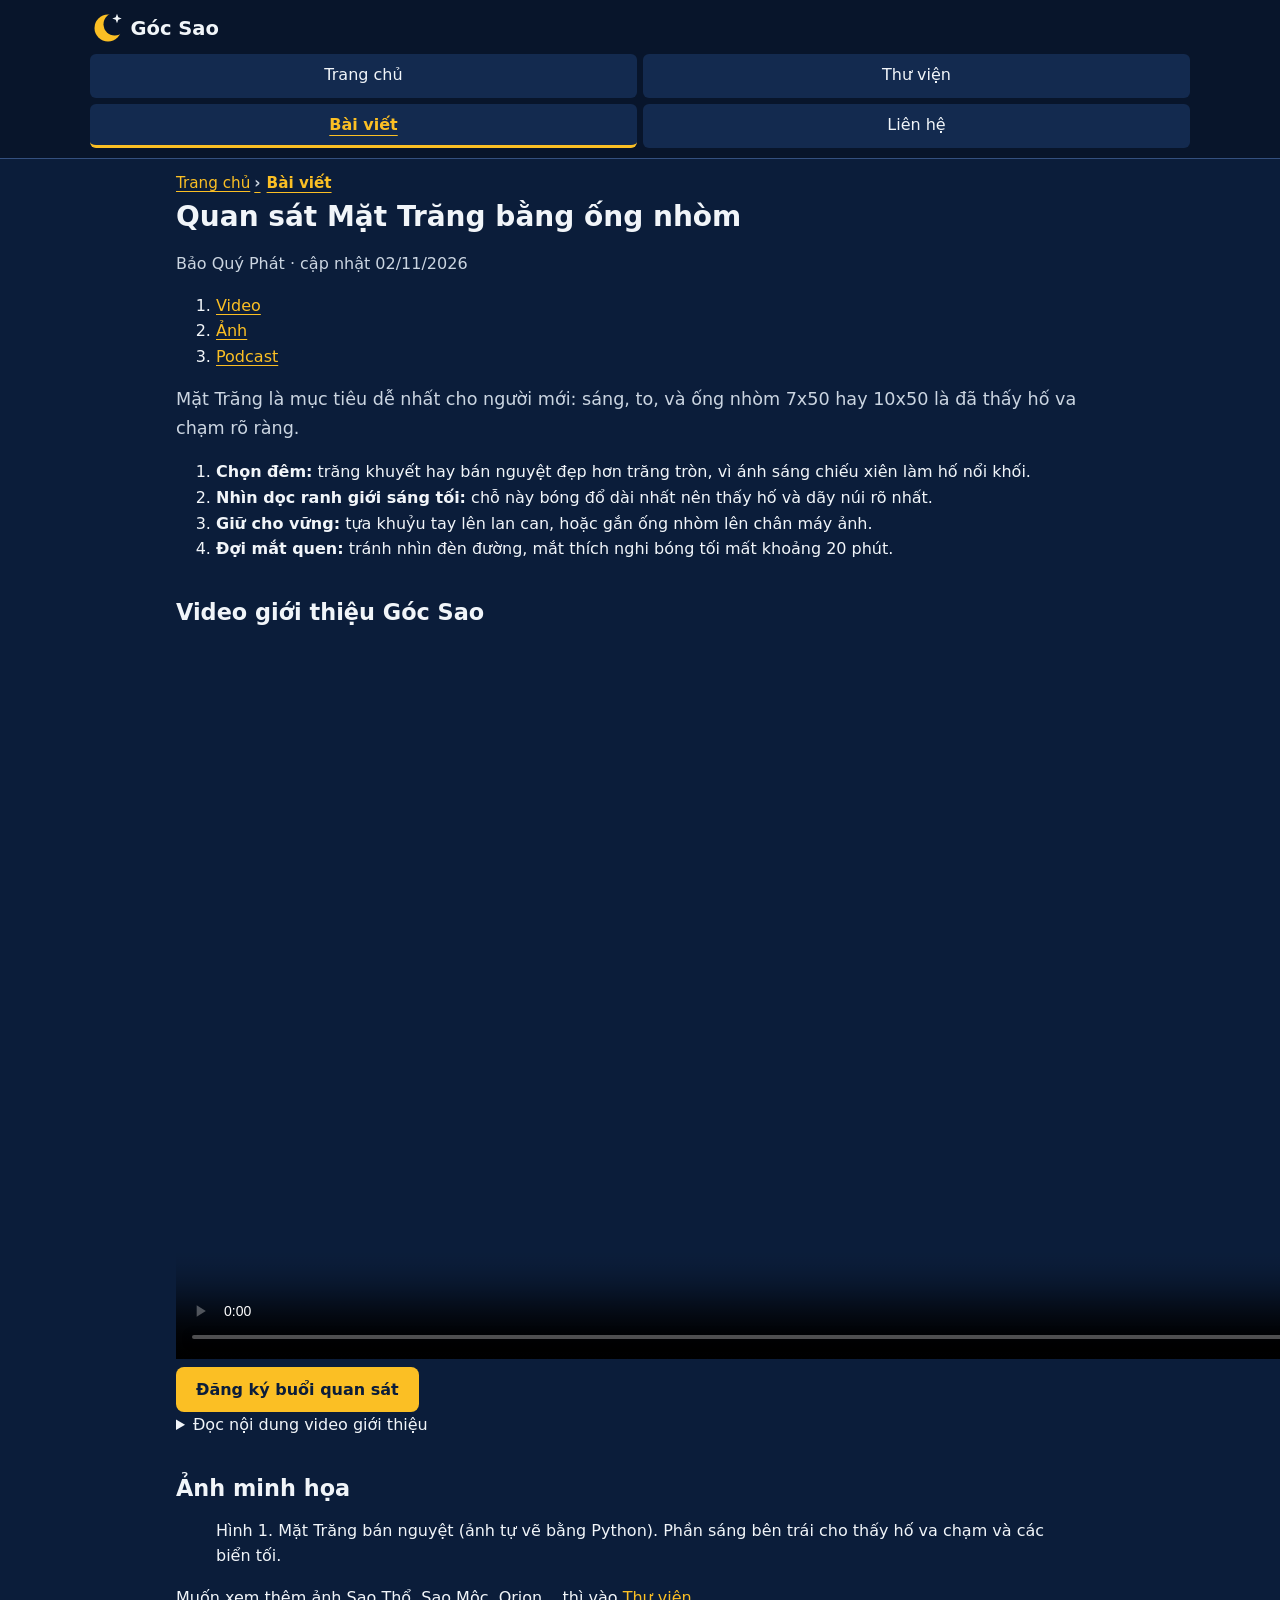
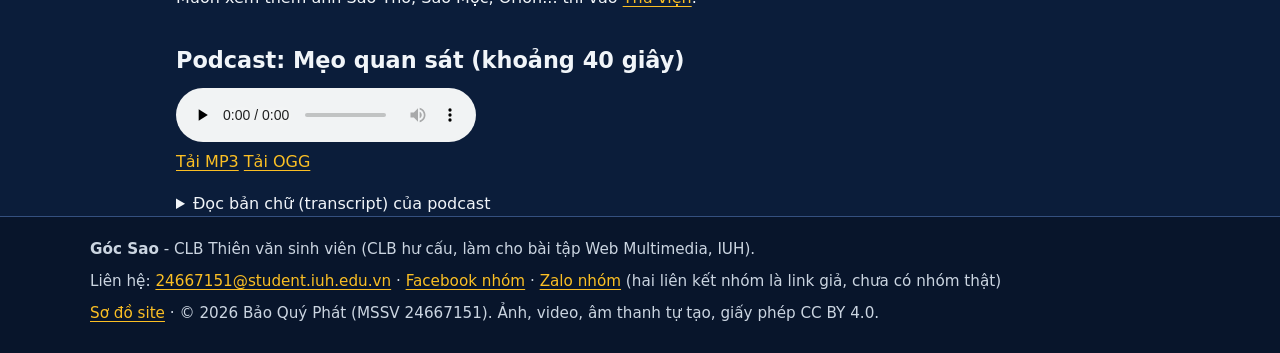
==== bai-viet.html @ f270ea87 "Khung trang: 5 trang HTML5, menu chung, breadcrumb, footer, css cơ bản" ====
<!doctype html>
<html lang="vi">
<head>
<meta charset="utf-8">
<meta name="viewport" content="width=device-width, initial-scale=1">
<title>Quan sát Mặt Trăng bằng ống nhòm - Góc Sao</title>
<meta name="description" content="Hướng dẫn quan sát Mặt Trăng bằng ống nhòm cho người mới, kèm video ngắn, ảnh minh họa và podcast Mẹo quan sát.">
<link rel="icon" href="img/logo.svg" type="image/svg+xml">
<link rel="stylesheet" href="css/site.css">
</head>
<body>
<a class="skip" href="#noidung">Bỏ qua, tới nội dung chính</a>
<header class="site-header">
  <div class="wrap bar">
    <a class="brand" href="index.html"><img src="img/logo.svg" alt="Góc Sao - về trang chủ" width="150" height="36"></a>
    <nav aria-label="Menu chính">
      <ul class="menu">
        <li><a href="index.html">Trang chủ</a></li>
        <li><a href="thu-vien.html">Thư viện</a></li>
        <li><a href="bai-viet.html" aria-current="page">Bài viết</a></li>
        <li><a href="lien-he.html">Liên hệ</a></li>
      </ul>
    </nav>
  </div>
</header>
<main id="noidung" class="wrap narrow" tabindex="-1">
  <nav class="breadcrumb" aria-label="Breadcrumb">
    <ol>
      <li><a href="index.html">Trang chủ</a></li>
      <li aria-current="page">Bài viết</li>
    </ol>
  </nav>

  <article>
    <h1>Quan sát Mặt Trăng bằng ống nhòm</h1>
    <p class="muted">Bảo Quý Phát · cập nhật <time datetime="2026-11-02">02/11/2026</time></p>
    <nav class="toc" aria-label="Mục lục bài viết">
      <ol>
        <li><a href="#video">Video</a></li>
        <li><a href="#anh">Ảnh</a></li>
        <li><a href="#podcast">Podcast</a></li>
      </ol>
    </nav>
    <p class="lead">Mặt Trăng là mục tiêu dễ nhất cho người mới: sáng, to, và ống nhòm 7x50 hay 10x50 là đã thấy hố va chạm rõ ràng.</p>
    <ol>
      <li><strong>Chọn đêm:</strong> trăng khuyết hay bán nguyệt đẹp hơn trăng tròn, vì ánh sáng chiếu xiên làm hố nổi khối.</li>
      <li><strong>Nhìn dọc ranh giới sáng tối:</strong> chỗ này bóng đổ dài nhất nên thấy hố và dãy núi rõ nhất.</li>
      <li><strong>Giữ cho vững:</strong> tựa khuỷu tay lên lan can, hoặc gắn ống nhòm lên chân máy ảnh.</li>
      <li><strong>Đợi mắt quen:</strong> tránh nhìn đèn đường, mắt thích nghi bóng tối mất khoảng 20 phút.</li>
    </ol>

    <section id="video" aria-labelledby="h-video">
      <h2 id="h-video">Video giới thiệu Góc Sao</h2>
      <div class="player" data-player>
        <video id="v" controls preload="auto" poster="video/poster.png" width="1280" height="720">
        <source src="video/gioi-thieu.mp4" type="video/mp4">
        <source src="video/gioi-thieu.webm" type="video/webm">
        <track kind="subtitles" src="video/gioi-thieu-vi.vtt" srclang="vi" label="Tiếng Việt" default>
        <p>Trình duyệt không phát được video. Tải về: <a href="video/gioi-thieu.mp4">MP4</a> hoặc <a href="video/gioi-thieu.webm">WebM</a>.</p>
      </video>
        <div class="ctl" hidden>
          <button type="button" class="btn">Phát</button>
          <input type="range" min="0" max="100" step="0.1" value="0" aria-label="Thanh tiến độ video">
          <output>0:00 / 0:18</output>
        </div>
        <p class="loi" role="alert" hidden></p>
        <div class="actions">
          <a class="btn" href="lien-he.html">Đăng ký buổi quan sát</a>
        </div>
        <details>
        <summary>Đọc nội dung video giới thiệu</summary>
        <p>Video 18 giây, không có lời thoại, chỉ có nhạc nền. Nội dung theo từng đoạn:</p>
        <ol>
          <li><strong>0 - 3 giây:</strong> Nền trời đêm nhiều sao, biểu tượng trăng khuyết vàng cùng ngôi sao trắng hiện dần. Chữ trên hình: "Góc Sao". Nhạc nền êm bắt đầu.</li>
          <li><strong>3 - 7 giây:</strong> Mặt Trăng to dần, chuyển động rất chậm. Chữ: "Bạn đã bao giờ ngắm Mặt Trăng qua ống nhòm?"</li>
          <li><strong>7 - 11 giây:</strong> Sao Thổ có vành đai xoay nhẹ giữa nền sao. Chữ: "Hành tinh, chòm sao, mưa sao băng…"</li>
          <li><strong>11 - 15 giây:</strong> Vài vệt sao băng chạy chéo màn hình, dải Ngân Hà mờ phía sau, có tiếng vút nhẹ. Chữ: "Mỗi tháng một buổi quan sát miễn phí"</li>
          <li><strong>15 - 18 giây:</strong> Logo trăng khuyết và chữ "Góc Sao", bên dưới là lời kêu gọi màu vàng: "Đăng ký tại trang Liên hệ". Nhạc nhỏ dần rồi tắt.</li>
        </ol>
      </details>
      </div>
    </section>

    <section id="anh" aria-labelledby="h-anh">
      <h2 id="h-anh">Ảnh minh họa</h2>
      <figure>
        
        <figcaption>Hình 1. Mặt Trăng bán nguyệt (ảnh tự vẽ bằng Python). Phần sáng bên trái cho thấy hố va chạm và các biển tối.</figcaption>
      </figure>
      <p>Muốn xem thêm ảnh Sao Thổ, Sao Mộc, Orion... thì vào <a href="thu-vien.html">Thư viện</a>.</p>
    </section>

    <section id="podcast" aria-labelledby="h-pod">
      <h2 id="h-pod">Podcast: Mẹo quan sát (khoảng 40 giây)</h2>
      <audio id="pod" controls preload="none">
      <source src="audio/meo-quan-sat.mp3" type="audio/mpeg">
      <source src="audio/meo-quan-sat.ogg" type="audio/ogg">
      Trình duyệt không phát được âm thanh, bạn tải về nghe bằng liên kết bên dưới.
    </audio>
    <p class="actions"><a href="audio/meo-quan-sat.mp3" download>Tải MP3</a> <a href="audio/meo-quan-sat.ogg" download>Tải OGG</a></p>
    <details>
      <summary>Đọc bản chữ (transcript) của podcast</summary>
          <p>Xin chào, đây là Mẹo quan sát của Góc Sao. Nghe xong là đi ngắm sao được liền.</p>
          <p>Mẹo một. Tìm chỗ tối, tránh đèn đường, rồi để mắt làm quen với bóng tối khoảng hai mươi phút.</p>
          <p>Mẹo hai. Bắt đầu với ống nhòm, đừng vội mua kính thiên văn, vì ống nhòm nhẹ và nhìn được vùng trời rộng.</p>
          <p>Mẹo ba. Xem lịch Mặt Trăng, đêm trăng non mới thấy sao rõ nhất. Còn muốn ngắm Mặt Trăng thì chọn đêm trăng lưỡi liềm.</p>
          <p>Mẹo bốn. Mang áo ấm, nước uống và đèn pin ánh sáng đỏ để không làm lóa mắt người bên cạnh.</p>
          <p>Hẹn gặp bạn ở buổi quan sát tới. Đăng ký ở trang Liên hệ nhé.</p>
    </details>
    </section>
  </article>
</main>
<footer class="site-footer">
  <div class="wrap">
    <p><strong>Góc Sao</strong> - CLB Thiên văn sinh viên (CLB hư cấu, làm cho bài tập Web Multimedia, IUH).</p>
    <p>Liên hệ: <a href="mailto:24667151@student.iuh.edu.vn">24667151@student.iuh.edu.vn</a> ·
      <a href="#">Facebook nhóm</a> · <a href="#">Zalo nhóm</a> (hai liên kết nhóm là link giả, chưa có nhóm thật)</p>
    <p><a href="so-do-site.html">Sơ đồ site</a> · © 2026 Bảo Quý Phát (MSSV 24667151). Ảnh, video, âm thanh tự tạo, giấy phép CC BY 4.0.</p>
  </div>
</footer>
</body>
</html>
---- css/site.css ----
/* site.css - Góc Sao | Bảo Quý Phát 24667151 | mobile-first, một tệp dùng chung */
:root {
  --bg: #0b1d3a;
  --bg2: #132a4f;
  --fg: #f1f5f9;
  --muted: #cbd5e1;
  --accent: #fbbf24;
  --line: #34507f;
  --maxw: 1100px;
  --narrow: 960px;
}

*, *::before, *::after { box-sizing: border-box; }

html { -webkit-text-size-adjust: 100%; }

body {
  margin: 0;
  background: var(--bg);
  color: var(--fg);
  font-family: system-ui, -apple-system, "Segoe UI", Roboto, Arial, sans-serif;
  font-size: 1rem;
  line-height: 1.6;
}

h1, h2, h3 { line-height: 1.25; margin: 0 0 .6em; }
h1 { font-size: 1.75rem; }
h2 { font-size: 1.4rem; margin-top: 1.6em; }
h3 { font-size: 1.1rem; }
p, ul, ol { margin: 0 0 1em; }

a { color: var(--accent); text-underline-offset: 3px; }
a:hover { color: #fde68a; }

.wrap { width: 100%; max-width: calc(var(--maxw) + 32px); margin: 0 auto; padding: 0 16px; }

.skip {
  position: absolute; left: 8px; top: -100px; z-index: 10;
  background: var(--accent); color: var(--bg); padding: 8px 14px; font-weight: 700;
}
.skip:focus { top: 8px; }

/* ---- header + menu chung ---- */
.site-header { background: #08152b; border-bottom: 1px solid var(--line); }
.bar { display: flex; flex-direction: column; gap: 8px; padding-top: 10px; padding-bottom: 10px; }
.brand { display: inline-block; line-height: 0; align-self: flex-start; }
.brand img { display: block; }

.menu { list-style: none; margin: 0; padding: 0; display: grid; grid-template-columns: repeat(2, 1fr); gap: 6px; }
.menu a {
  display: flex; align-items: center; justify-content: center; text-align: center;
  min-height: 44px; padding: 6px 12px;
  color: var(--fg); text-decoration: none; border-radius: 6px;
  border-bottom: 3px solid transparent; background: var(--bg2);
}
.menu a:hover { background: #1b3866; }
[aria-current="page"] { font-weight: 700; }
.menu a[aria-current="page"] { color: var(--accent); border-bottom-color: var(--accent); text-decoration: underline; text-underline-offset: 5px; }

/* ---- breadcrumb ---- */
.breadcrumb { padding: 12px 0 4px; font-size: .95rem; }
.breadcrumb ol { list-style: none; display: flex; flex-wrap: wrap; gap: 4px; margin: 0; padding: 0; }
.breadcrumb li + li::before { content: "\203A"; margin-right: 6px; color: var(--muted); }
.breadcrumb li[aria-current="page"] { color: var(--accent); text-decoration: underline; text-underline-offset: 4px; }

/* ---- main ---- */
main { padding-bottom: 32px; }
.narrow { max-width: var(--narrow); }
.lead { font-size: 1.1rem; color: var(--muted); }
.muted { color: var(--muted); }

.btn {
  display: inline-block; min-height: 44px; padding: 10px 20px;
  background: var(--accent); color: var(--bg); font-weight: 700; font-size: 1rem;
  border: 0; border-radius: 8px; text-decoration: none; cursor: pointer; font-family: inherit;
}
.btn:hover { background: #fde68a; color: var(--bg); }
.btn[disabled] { opacity: .6; cursor: not-allowed; }

/* ---- footer ---- */
.site-footer { background: #08152b; border-top: 1px solid var(--line); padding: 20px 0; font-size: .95rem; color: var(--muted); }
.site-footer p { margin: 0 0 .5em; }

/* ---- form / bảng ---- */
label { display: block; font-weight: 600; margin: 14px 0 4px; }
input[type="text"], input[type="email"], input[type="tel"], select, textarea {
  width: 100%; min-height: 44px; padding: 8px 10px; font: inherit;
  background: #0f2447; color: var(--fg); border: 1px solid #6b86b3; border-radius: 6px;
}
textarea { min-height: 110px; }
fieldset { border: 1px solid var(--line); border-radius: 8px; padding: 8px 14px 12px; margin: 16px 0 0; }
legend { padding: 0 6px; font-weight: 600; }
.check { display: flex; gap: 10px; align-items: center; font-weight: 400; margin: 8px 0 0; }
.check input { width: 22px; height: 22px; accent-color: var(--accent); }
.note { border-left: 4px solid var(--accent); background: var(--bg2); padding: 10px 14px; margin: 16px 0; }
table { border-collapse: collapse; width: 100%; margin: 0 0 1em; }
th, td { border: 1px solid var(--line); padding: 8px 10px; text-align: left; }
th { background: var(--bg2); }
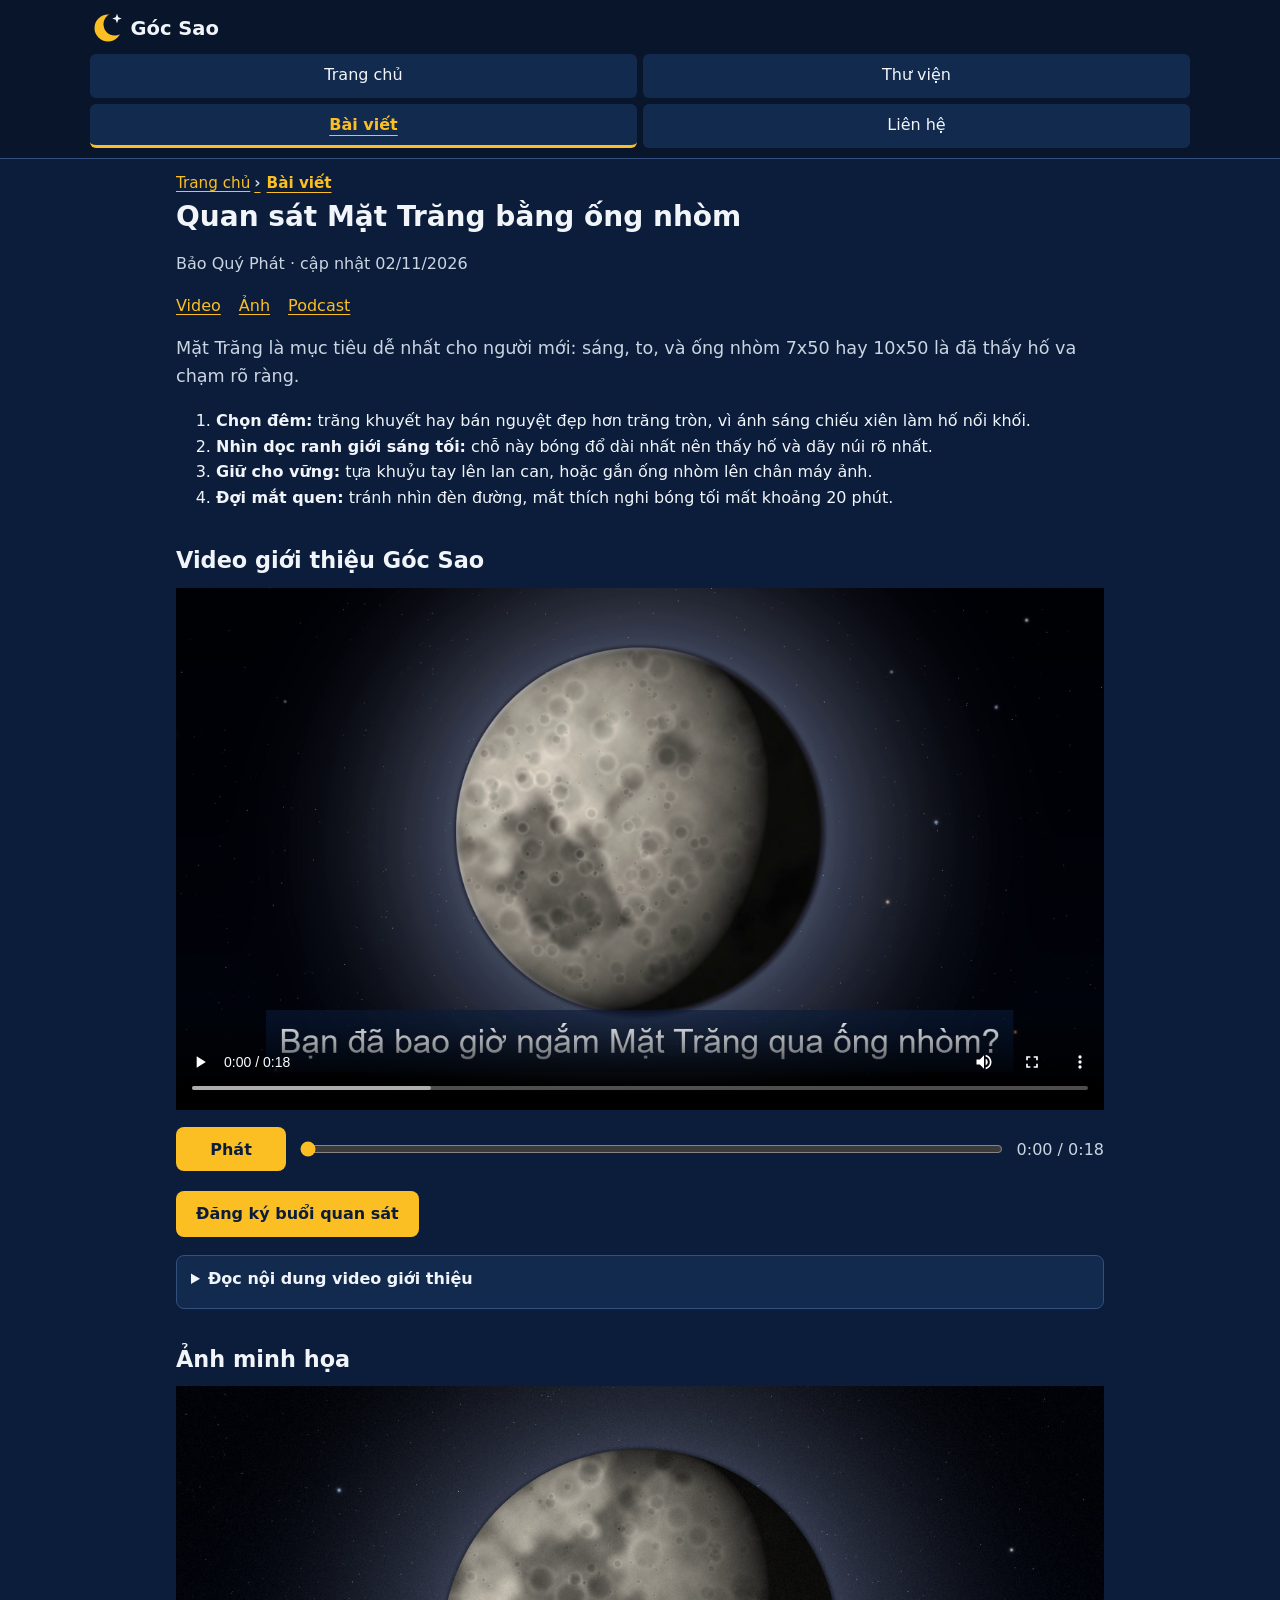
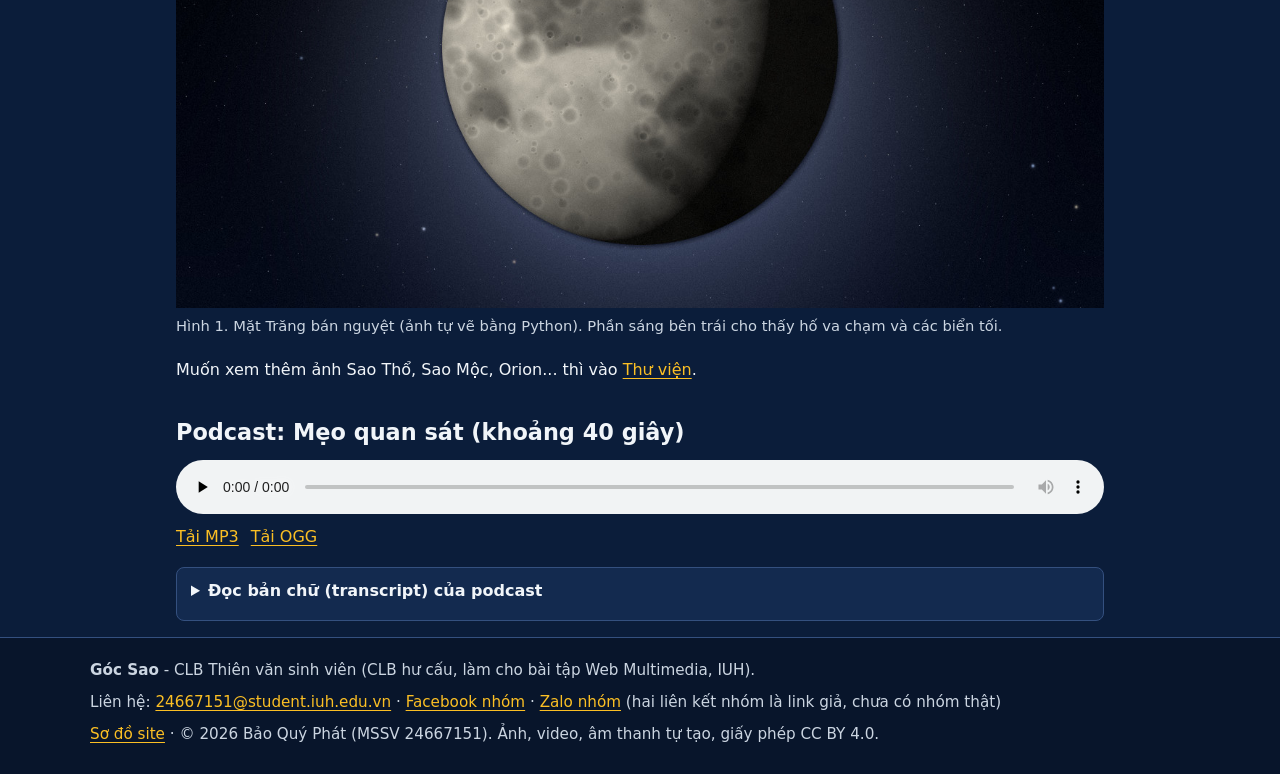
==== commit 2da1e285: "Thêm media tự tạo (ảnh, video 18 s, phụ đề VTT, podcast) và nhúng vào trang" ====
--- a/bai-viet.html
+++ b/bai-viet.html
@@ -84,7 +84,7 @@
     <section id="anh" aria-labelledby="h-anh">
       <h2 id="h-anh">Ảnh minh họa</h2>
       <figure>
-        
+        <img src="img/tv-mat-trang.jpg" width="1280" height="720" alt="Mặt Trăng bán nguyệt với các biển tối và nhiều hố va chạm, phần bên phải chìm trong bóng tối">
         <figcaption>Hình 1. Mặt Trăng bán nguyệt (ảnh tự vẽ bằng Python). Phần sáng bên trái cho thấy hố va chạm và các biển tối.</figcaption>
       </figure>
       <p>Muốn xem thêm ảnh Sao Thổ, Sao Mộc, Orion... thì vào <a href="thu-vien.html">Thư viện</a>.</p>
--- a/css/site.css
+++ b/css/site.css
@@ -96,3 +96,48 @@
 table { border-collapse: collapse; width: 100%; margin: 0 0 1em; }
 th, td { border: 1px solid var(--line); padding: 8px 10px; text-align: left; }
 th { background: var(--bg2); }
+
+/* ---- media: ảnh, video, figure ---- */
+img, video, picture { max-width: 100%; height: auto; }
+img { display: block; }
+figure { margin: 0 0 1.2em; }
+figcaption { font-size: .92rem; color: var(--muted); padding-top: 6px; }
+
+.hero { position: relative; margin-top: 16px; }
+.hero img { width: 100%; aspect-ratio: 16 / 9; object-fit: cover; border-radius: 8px; }
+.hero-text { padding: 14px 0 0; }
+.hero-text h1 { margin-bottom: .3em; }
+
+.video-frame { max-width: var(--narrow); }
+.video-frame video { width: 100%; aspect-ratio: 16 / 9; background: #000; border-radius: 8px; }
+
+.cards, .gallery { list-style: none; margin: 0; padding: 0; display: grid; grid-template-columns: 1fr; gap: 18px; }
+.card { background: var(--bg2); border: 1px solid var(--line); border-radius: 10px; overflow: hidden; }
+.card-link { display: block; color: var(--fg); text-decoration: none; }
+.card-link:hover h3 { text-decoration: underline; color: var(--accent); }
+.card img { width: 100%; aspect-ratio: 16 / 9; object-fit: cover; }
+.card h3 { padding: 12px 14px 0; margin: 0; }
+.card p { padding: 6px 14px 14px; margin: 0; color: var(--muted); }
+
+.gallery figure { margin: 0; background: var(--bg2); border: 1px solid var(--line); border-radius: 10px; overflow: hidden; height: 100%; }
+.gallery img { width: 100%; aspect-ratio: 16 / 9; object-fit: cover; }
+.gallery figcaption { padding: 8px 12px 12px; }
+.gallery a { color: inherit; text-decoration: none; display: block; }
+.gallery a:hover figcaption { text-decoration: underline; }
+.tag { display: inline-block; background: var(--accent); color: var(--bg); font-size: .8rem; font-weight: 700; padding: 1px 8px; border-radius: 4px; margin-right: 6px; }
+
+/* ---- trình phát tùy biến (player.js) ---- */
+.player { max-width: var(--narrow); }
+.ctl { display: flex; align-items: center; gap: 12px; padding: 10px 0; }
+.ctl .btn { min-width: 110px; }
+.ctl input[type="range"] { flex: 1; min-width: 0; height: 32px; accent-color: var(--accent); }
+.ctl output { font-variant-numeric: tabular-nums; color: var(--muted); white-space: nowrap; }
+.loi { background: #5b1220; border: 1px solid #fca5a5; padding: 10px 14px; border-radius: 6px; }
+
+details { background: var(--bg2); border: 1px solid var(--line); border-radius: 8px; padding: 10px 14px; margin: 10px 0 16px; }
+summary { cursor: pointer; font-weight: 600; min-height: 32px; }
+details[open] summary { margin-bottom: 8px; }
+audio { width: 100%; max-width: var(--narrow); display: block; margin: 8px 0; }
+.toc ol { display: flex; flex-wrap: wrap; gap: 6px 18px; list-style: none; padding: 0; margin: 0 0 1em; }
+.toc li::before { content: ""; }
+.actions { display: flex; flex-wrap: wrap; gap: 12px; align-items: center; margin: 10px 0 18px; }
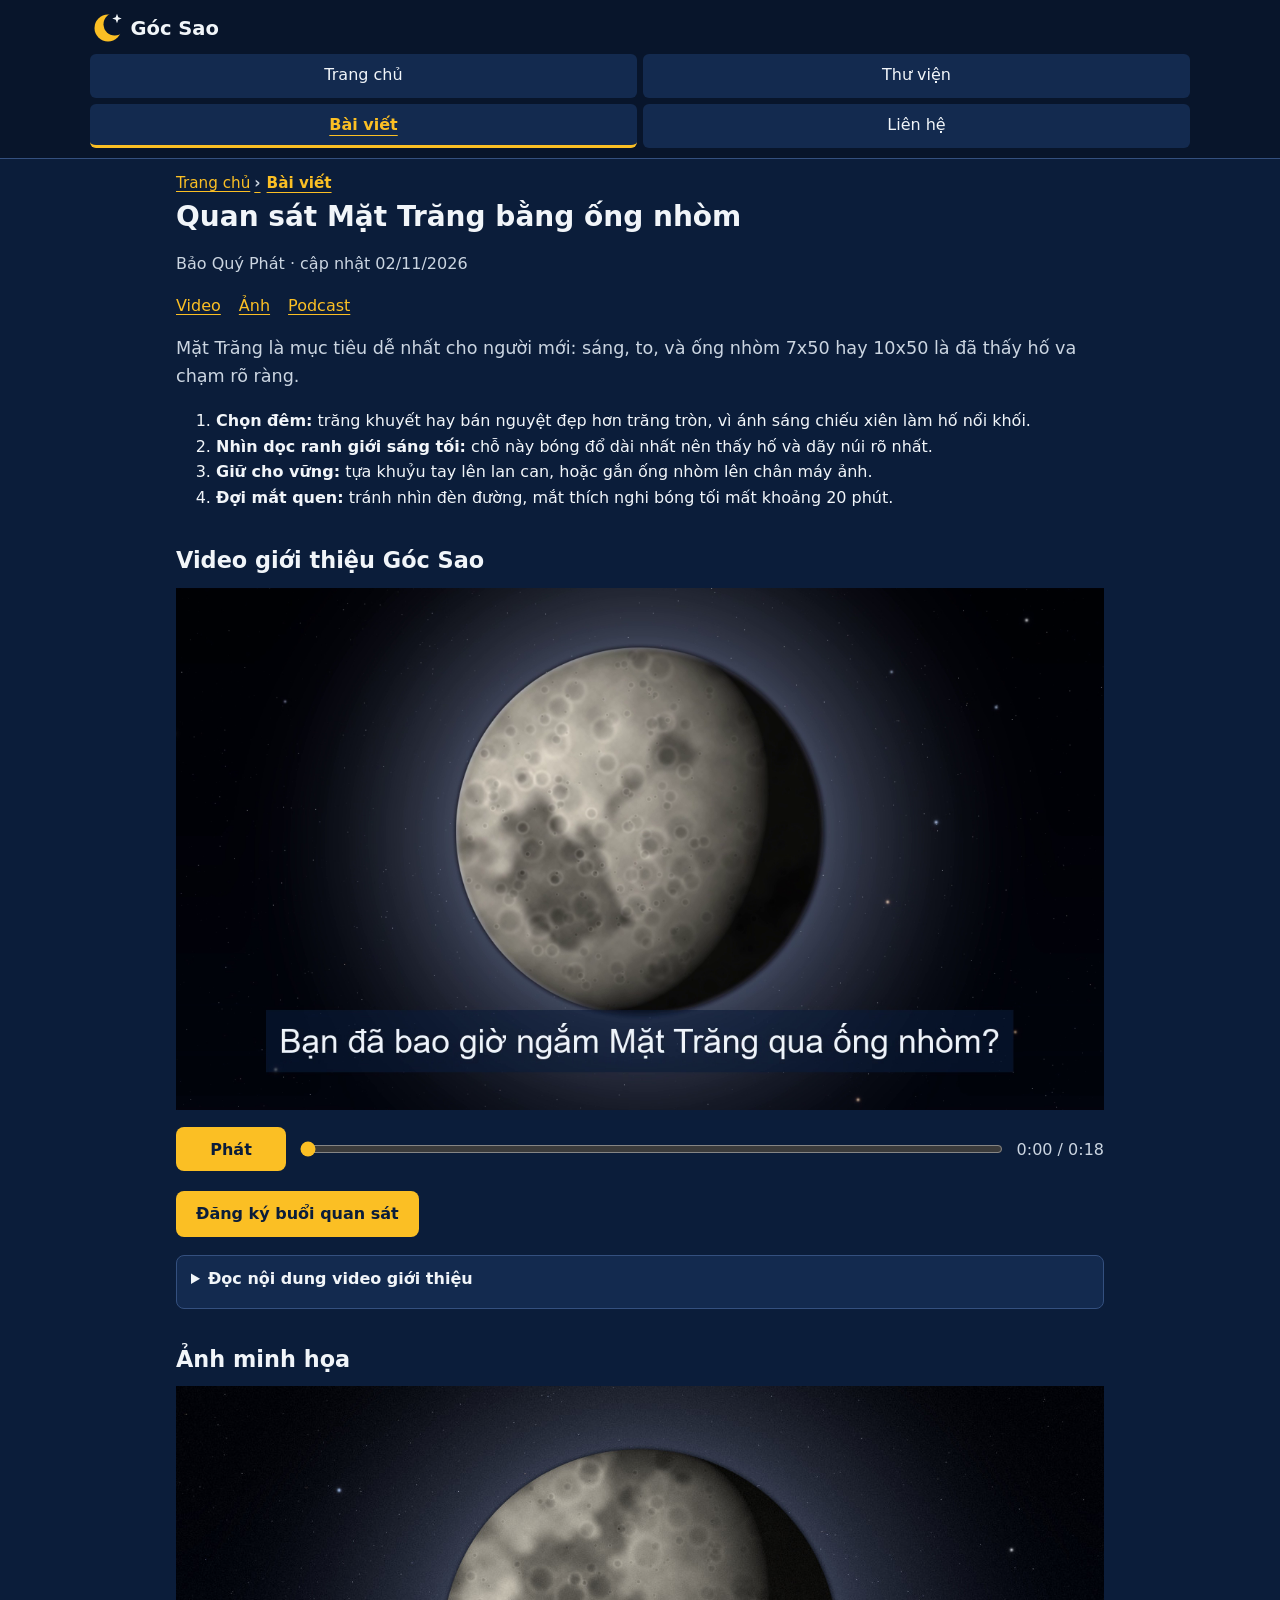
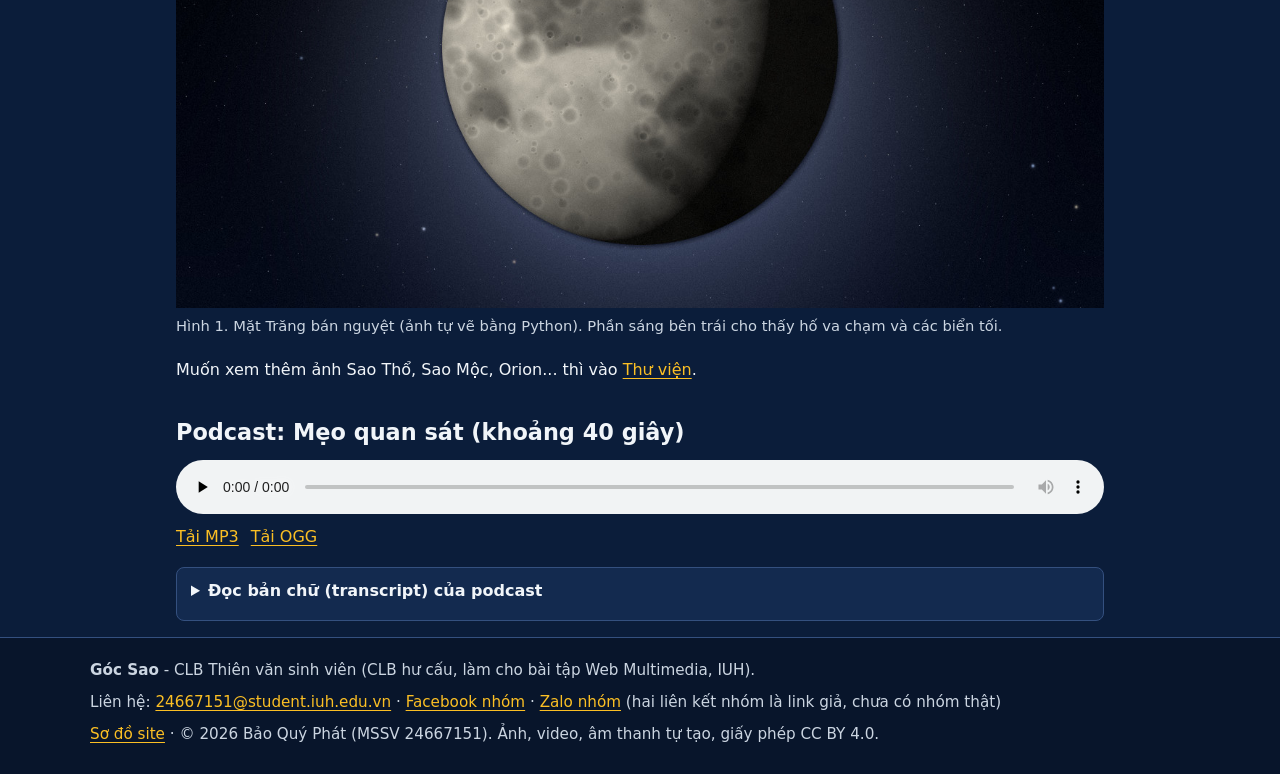
==== commit 6652cf75: "player.js: nút phát/tạm dừng, thanh tiến độ timeupdate, xử lý lỗi và play().catch()" ====
--- a/bai-viet.html
+++ b/bai-viet.html
@@ -118,5 +118,6 @@
     <p><a href="so-do-site.html">Sơ đồ site</a> · © 2026 Bảo Quý Phát (MSSV 24667151). Ảnh, video, âm thanh tự tạo, giấy phép CC BY 4.0.</p>
   </div>
 </footer>
+<script src="js/player.js" defer></script>
 </body>
 </html>
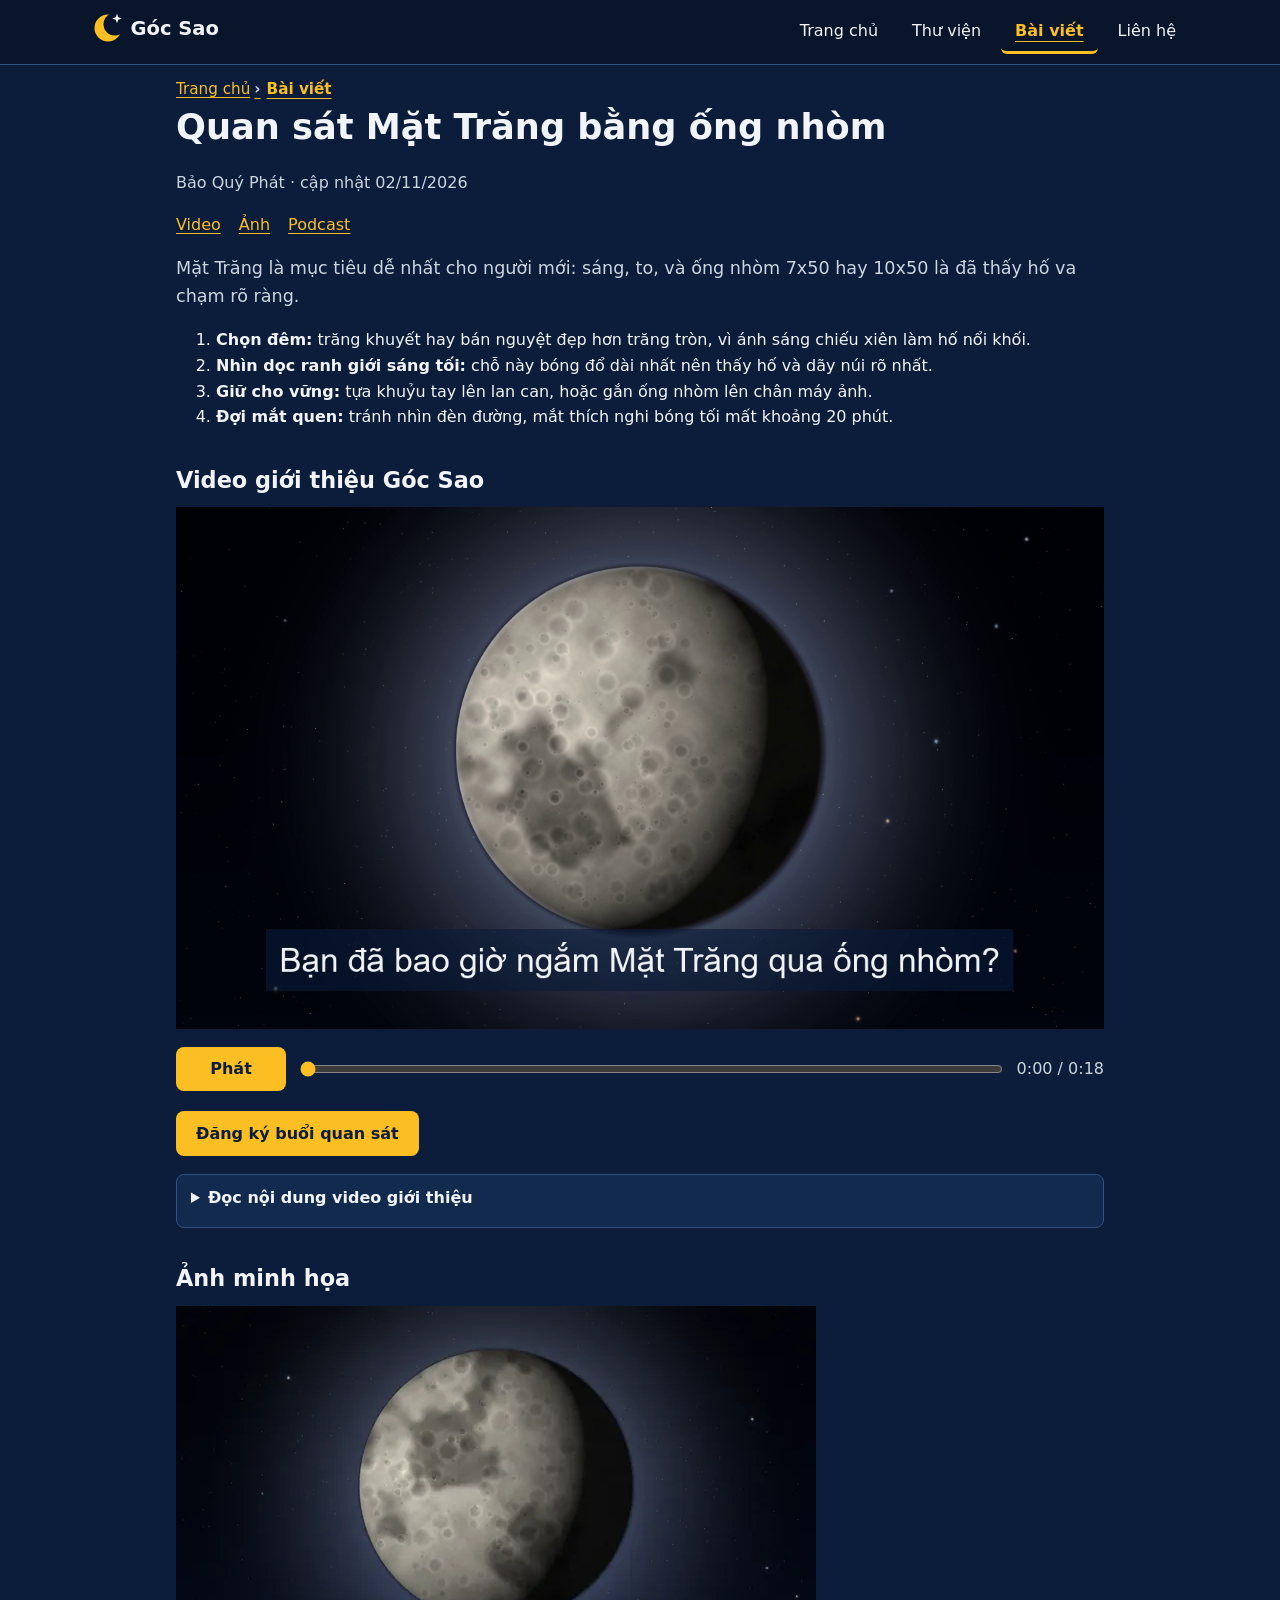
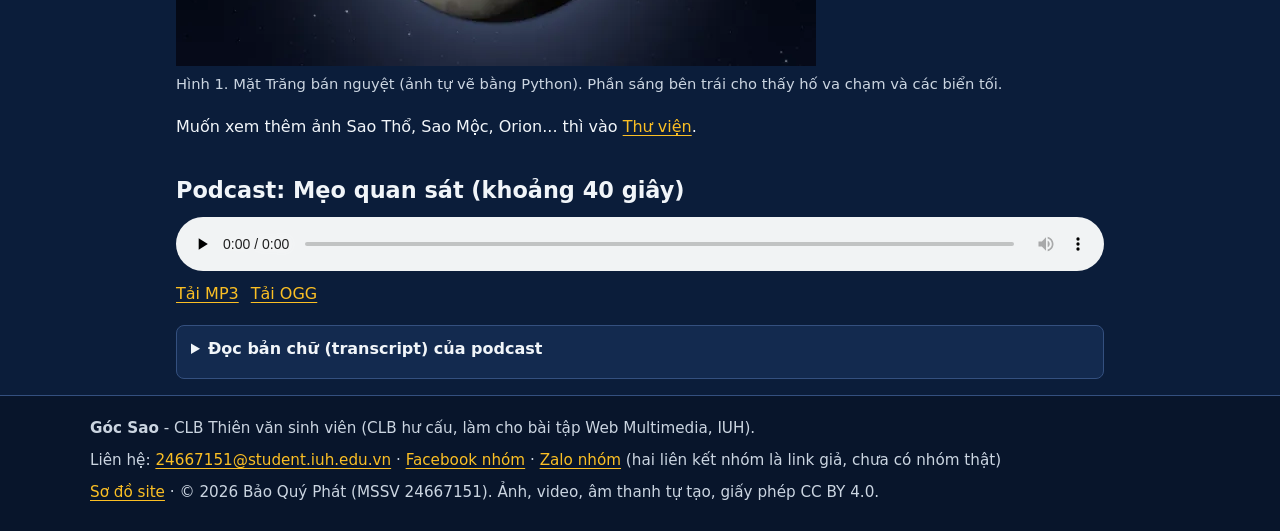
==== commit 6d9608a9: "Tối ưu ảnh: WebP, hero 3 cỡ bằng picture/srcset, thumbnail 320 cho thẻ tin và thư viện" ====
--- a/bai-viet.html
+++ b/bai-viet.html
@@ -84,7 +84,7 @@
     <section id="anh" aria-labelledby="h-anh">
       <h2 id="h-anh">Ảnh minh họa</h2>
       <figure>
-        <img src="img/tv-mat-trang.jpg" width="1280" height="720" alt="Mặt Trăng bán nguyệt với các biển tối và nhiều hố va chạm, phần bên phải chìm trong bóng tối">
+        <img src="img/tv-mat-trang.webp" srcset="img/tv-mat-trang-320.webp 320w, img/tv-mat-trang.webp 640w" sizes="(min-width: 1100px) 340px, (min-width: 768px) 46vw, 100vw" width="640" height="360" alt="Mặt Trăng bán nguyệt với các biển tối và nhiều hố va chạm, phần bên phải chìm trong bóng tối">
         <figcaption>Hình 1. Mặt Trăng bán nguyệt (ảnh tự vẽ bằng Python). Phần sáng bên trái cho thấy hố va chạm và các biển tối.</figcaption>
       </figure>
       <p>Muốn xem thêm ảnh Sao Thổ, Sao Mộc, Orion... thì vào <a href="thu-vien.html">Thư viện</a>.</p>
--- a/css/site.css
+++ b/css/site.css
@@ -141,3 +141,37 @@
 .toc ol { display: flex; flex-wrap: wrap; gap: 6px 18px; list-style: none; padding: 0; margin: 0 0 1em; }
 .toc li::before { content: ""; }
 .actions { display: flex; flex-wrap: wrap; gap: 12px; align-items: center; margin: 10px 0 18px; }
+
+/* ---- đáp ứng: điểm gãy 768px và 1100px ---- */
+:focus-visible { outline: 3px solid #fff; outline-offset: 3px; border-radius: 4px; }
+.menu a:focus-visible, .btn:focus-visible { outline-offset: 2px; box-shadow: 0 0 0 6px var(--bg); }
+
+@media (min-width: 768px) {
+  h1 { font-size: 2.2rem; }
+  .bar { flex-direction: row; align-items: center; justify-content: space-between; }
+  .menu { display: flex; gap: 6px; }
+  .menu a { min-height: 44px; padding: 6px 14px; background: transparent; }
+  .menu a:hover { background: var(--bg2); }
+  .cards, .gallery { grid-template-columns: repeat(2, 1fr); }
+  .hero-text {
+    position: absolute; left: 24px; bottom: 24px; max-width: 46%;
+    background: rgba(11, 29, 58, .84); padding: 16px 20px; border-radius: 10px;
+  }
+  .hero-text p { margin-bottom: .8em; }
+  .form-grid { display: grid; grid-template-columns: 1fr 1fr; gap: 0 20px; }
+  .form-grid .full { grid-column: 1 / -1; }
+}
+
+@media (min-width: 1100px) {
+  .cards, .gallery { grid-template-columns: repeat(3, 1fr); }
+  .hero-text { max-width: 40%; }
+}
+
+/* chuyển động nhẹ, tắt khi người dùng chọn giảm chuyển động */
+.card, .btn, .menu a { transition: transform .2s ease, background-color .2s ease; }
+.card:hover { transform: translateY(-3px); }
+
+@media (prefers-reduced-motion: reduce) {
+  *, *::before, *::after { animation: none !important; transition: none !important; scroll-behavior: auto !important; }
+  .card:hover { transform: none; }
+}
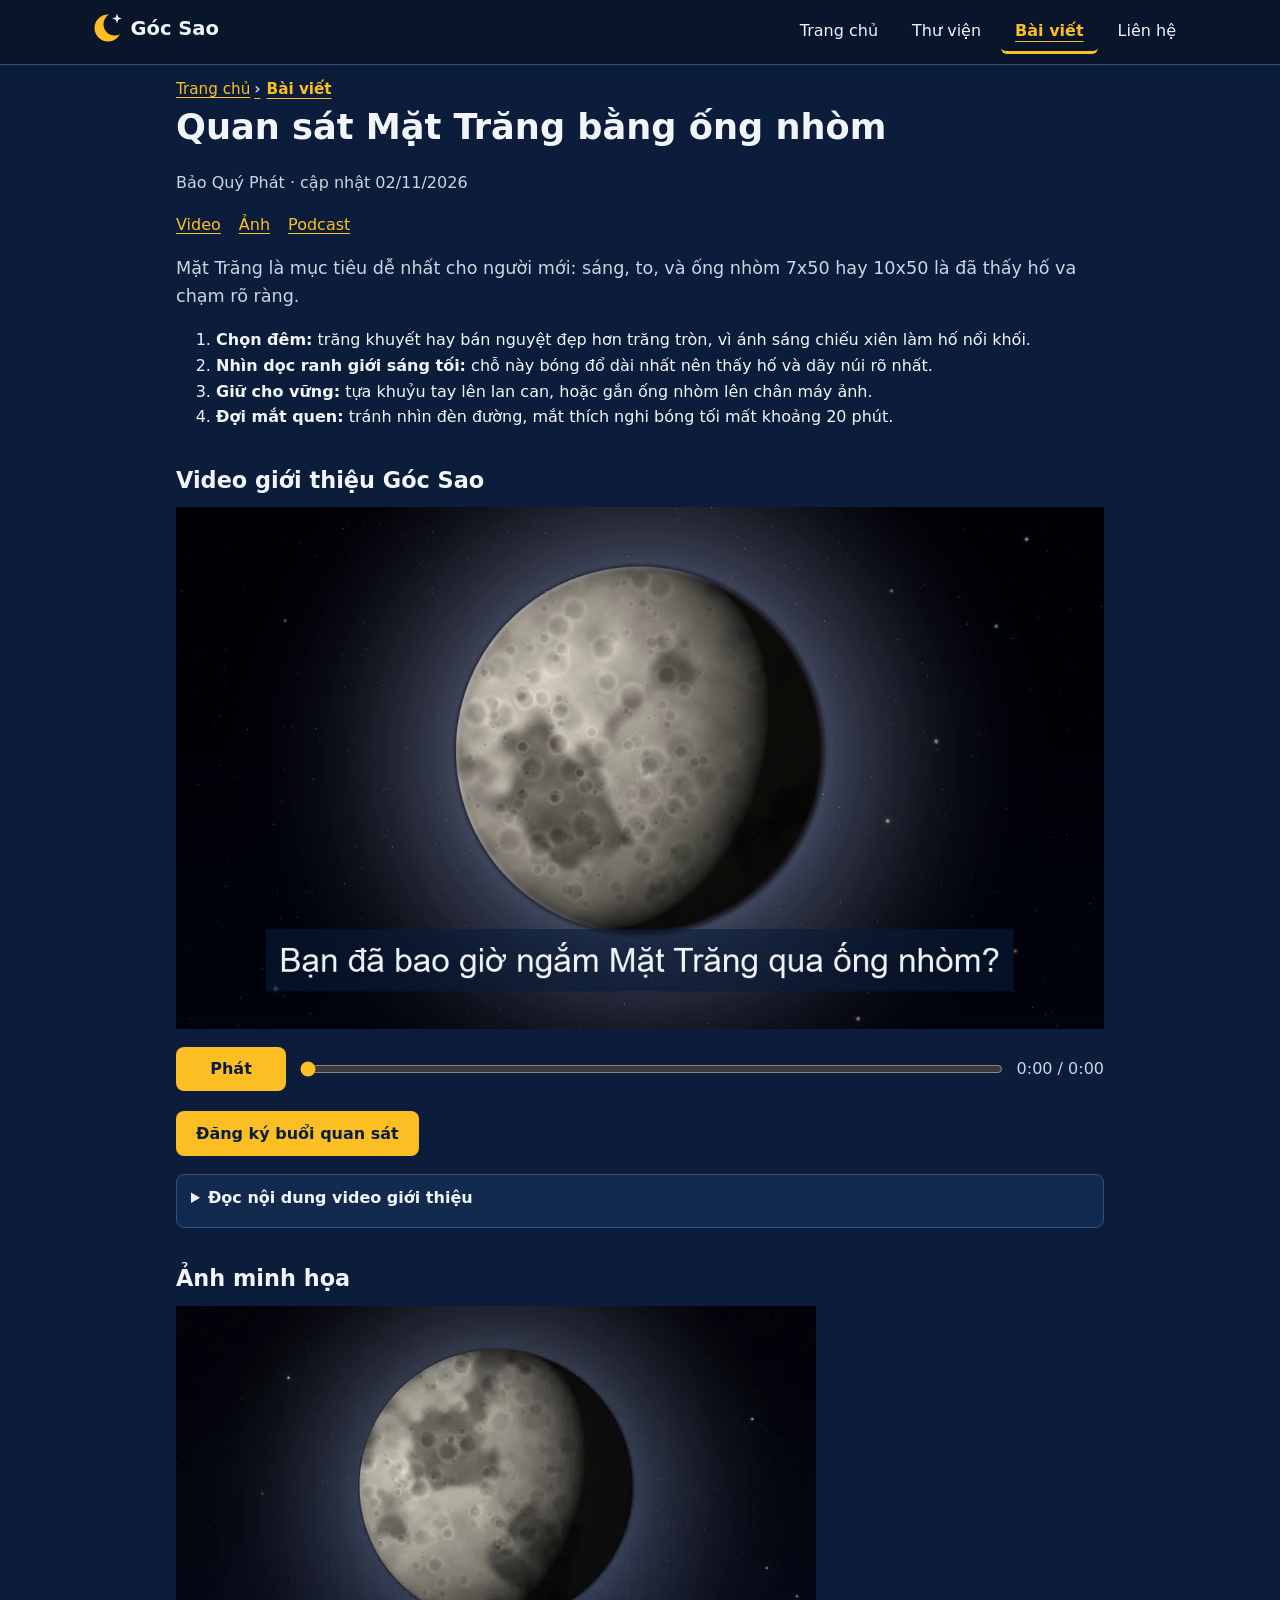
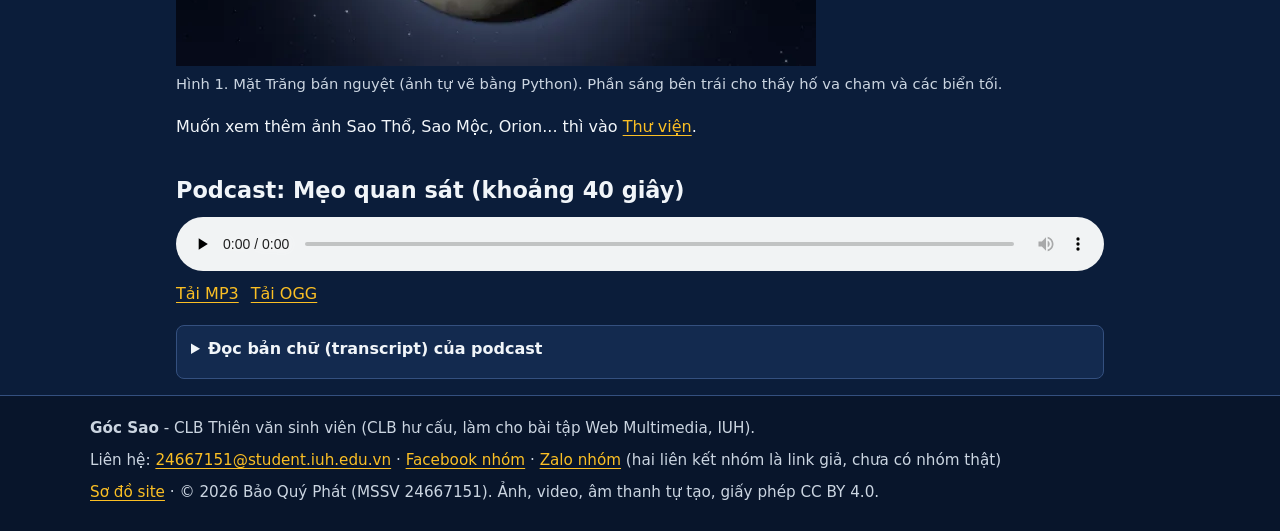
==== commit 5f8b1e20: "Video: hạ bitrate (MP4 ~1,5 Mbps, WebM ~1 Mbps), preload=none, poster JPEG nhẹ" ====
--- a/bai-viet.html
+++ b/bai-viet.html
@@ -52,7 +52,7 @@
     <section id="video" aria-labelledby="h-video">
       <h2 id="h-video">Video giới thiệu Góc Sao</h2>
       <div class="player" data-player>
-        <video id="v" controls preload="auto" poster="video/poster.png" width="1280" height="720">
+        <video id="v" controls preload="none" poster="video/poster.jpg" width="1280" height="720">
         <source src="video/gioi-thieu.mp4" type="video/mp4">
         <source src="video/gioi-thieu.webm" type="video/webm">
         <track kind="subtitles" src="video/gioi-thieu-vi.vtt" srclang="vi" label="Tiếng Việt" default>
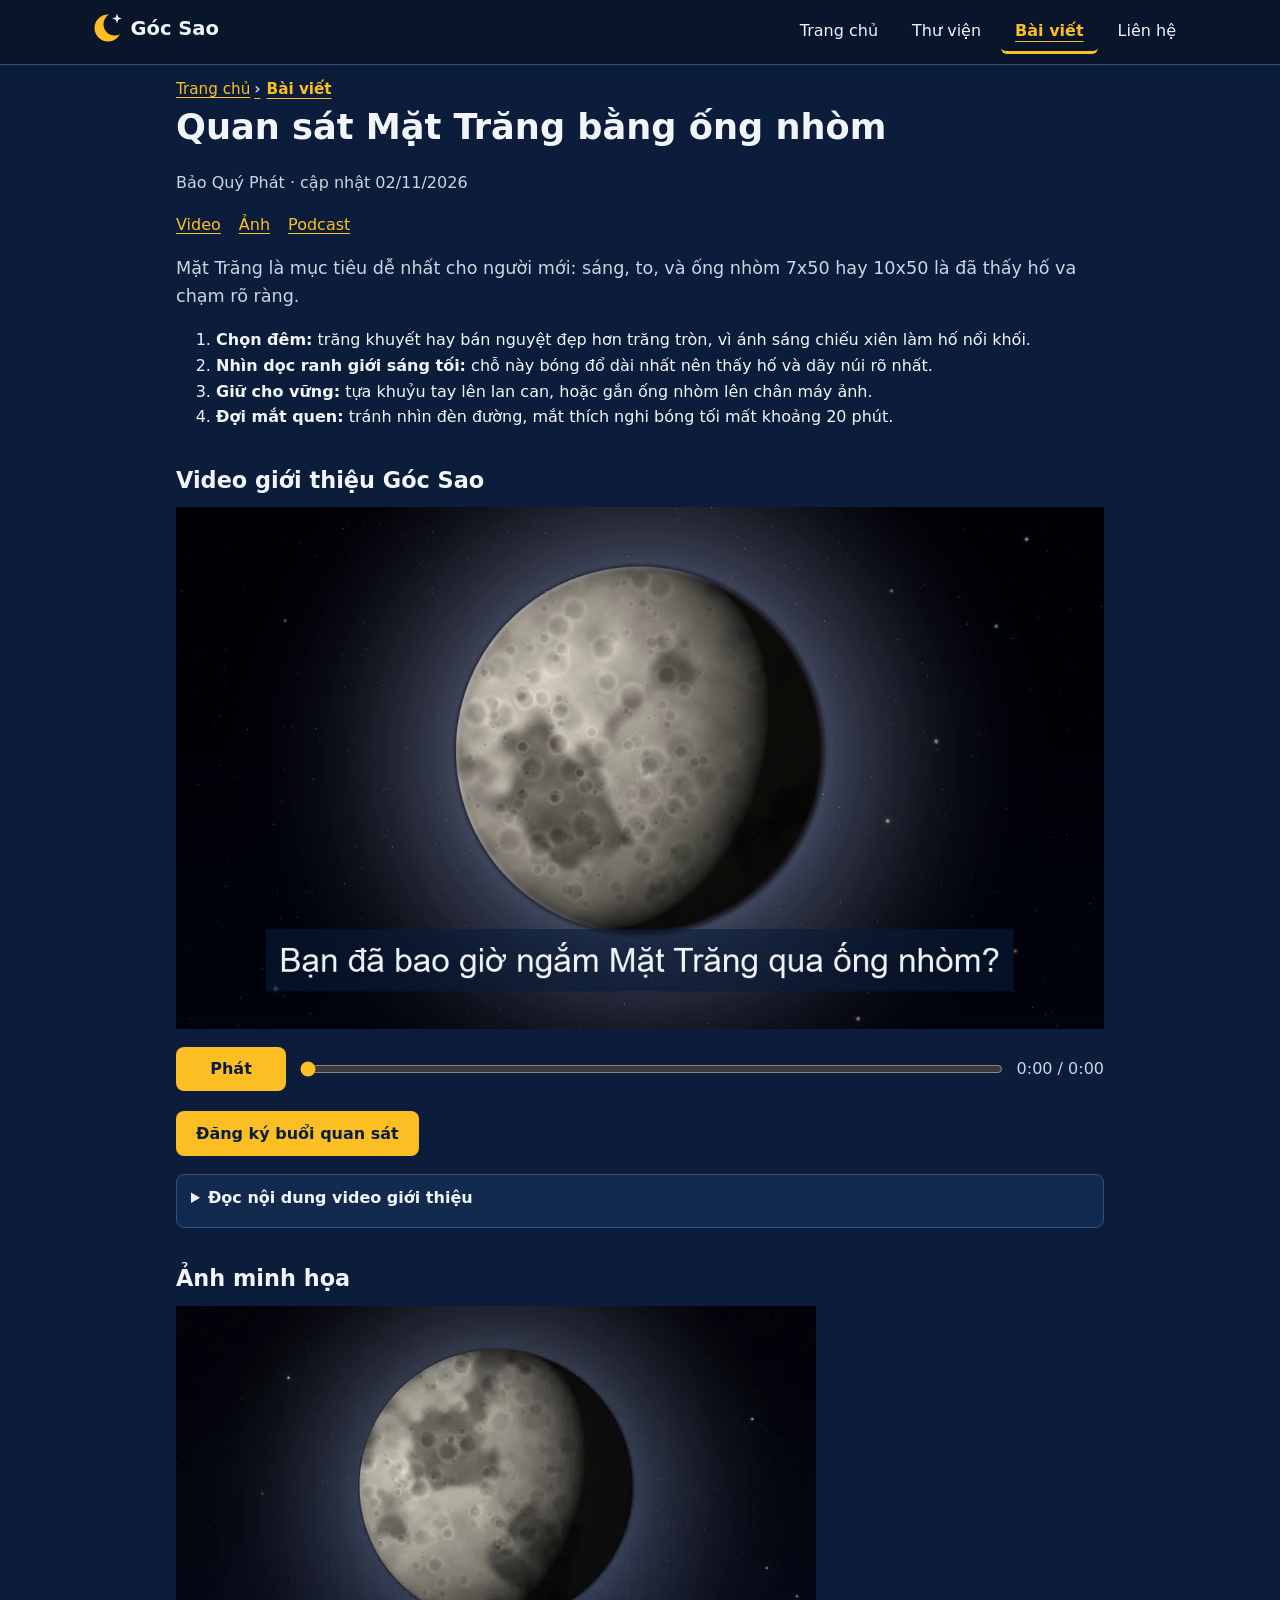
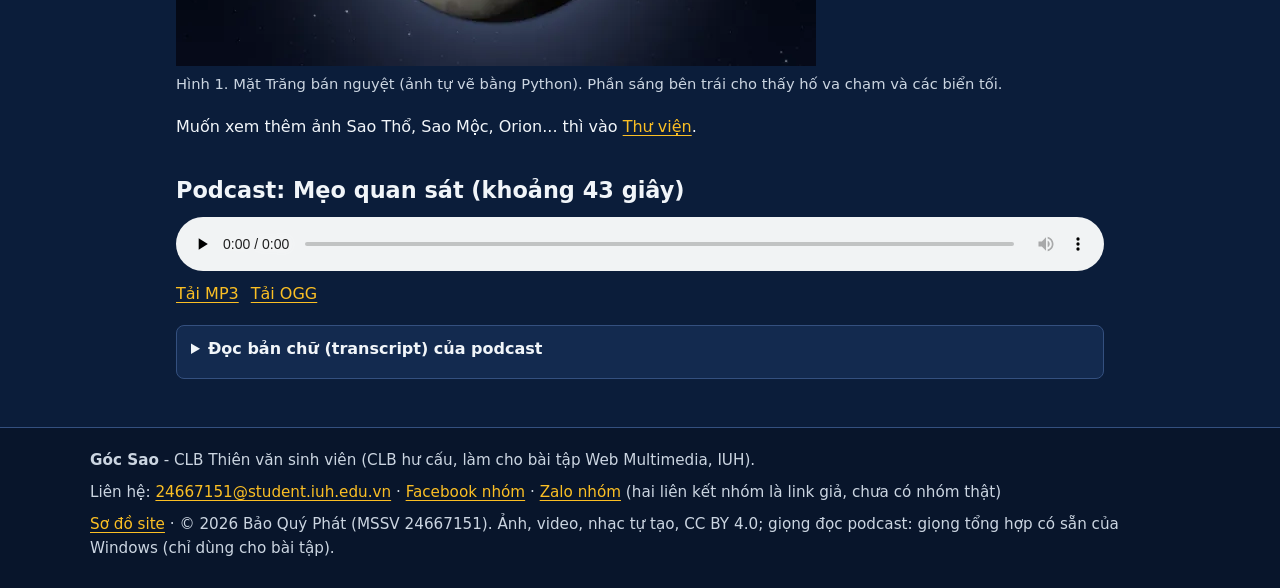
==== commit cc1bcd85: "sửa footer ghi rõ giọng đọc podcast, sửa số liệu media README, trả lại padding đáy cho main" ====
--- a/bai-viet.html
+++ b/bai-viet.html
@@ -91,7 +91,7 @@
     </section>
 
     <section id="podcast" aria-labelledby="h-pod">
-      <h2 id="h-pod">Podcast: Mẹo quan sát (khoảng 40 giây)</h2>
+      <h2 id="h-pod">Podcast: Mẹo quan sát (khoảng 43 giây)</h2>
       <audio id="pod" controls preload="none">
       <source src="audio/meo-quan-sat.mp3" type="audio/mpeg">
       <source src="audio/meo-quan-sat.ogg" type="audio/ogg">
@@ -115,7 +115,7 @@
     <p><strong>Góc Sao</strong> - CLB Thiên văn sinh viên (CLB hư cấu, làm cho bài tập Web Multimedia, IUH).</p>
     <p>Liên hệ: <a href="mailto:24667151@student.iuh.edu.vn">24667151@student.iuh.edu.vn</a> ·
       <a href="#">Facebook nhóm</a> · <a href="#">Zalo nhóm</a> (hai liên kết nhóm là link giả, chưa có nhóm thật)</p>
-    <p><a href="so-do-site.html">Sơ đồ site</a> · © 2026 Bảo Quý Phát (MSSV 24667151). Ảnh, video, âm thanh tự tạo, giấy phép CC BY 4.0.</p>
+    <p><a href="so-do-site.html">Sơ đồ site</a> · © 2026 Bảo Quý Phát (MSSV 24667151). Ảnh, video, nhạc tự tạo, CC BY 4.0; giọng đọc podcast: giọng tổng hợp có sẵn của Windows (chỉ dùng cho bài tập).</p>
   </div>
 </footer>
 <script src="js/player.js" defer></script>
--- a/css/site.css
+++ b/css/site.css
@@ -32,7 +32,7 @@
 a { color: var(--accent); text-underline-offset: 3px; }
 a:hover { color: #fde68a; }
 
-.wrap { width: 100%; max-width: calc(var(--maxw) + 32px); margin: 0 auto; padding: 0 16px; }
+.wrap { width: 100%; max-width: calc(var(--maxw) + 32px); margin: 0 auto; padding-left: 16px; padding-right: 16px; }
 
 .skip {
   position: absolute; left: 8px; top: -100px; z-index: 10;
